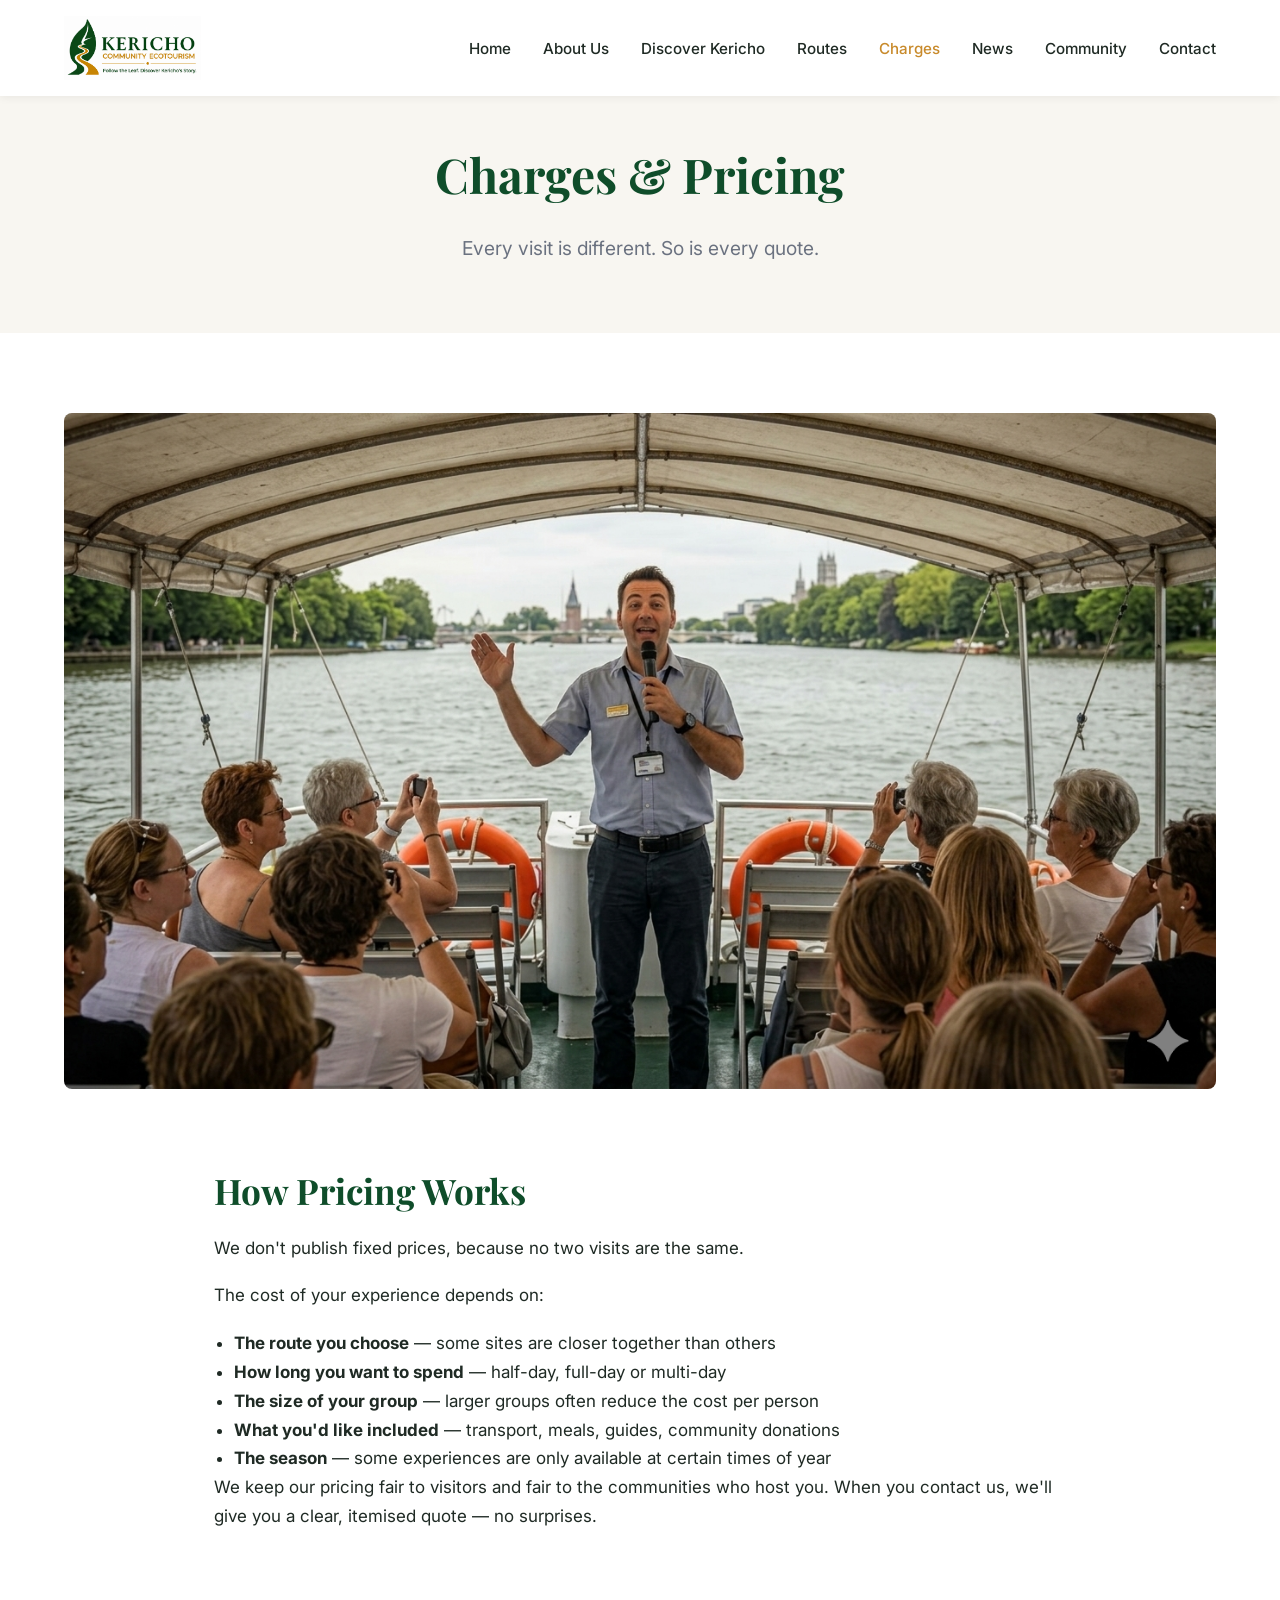
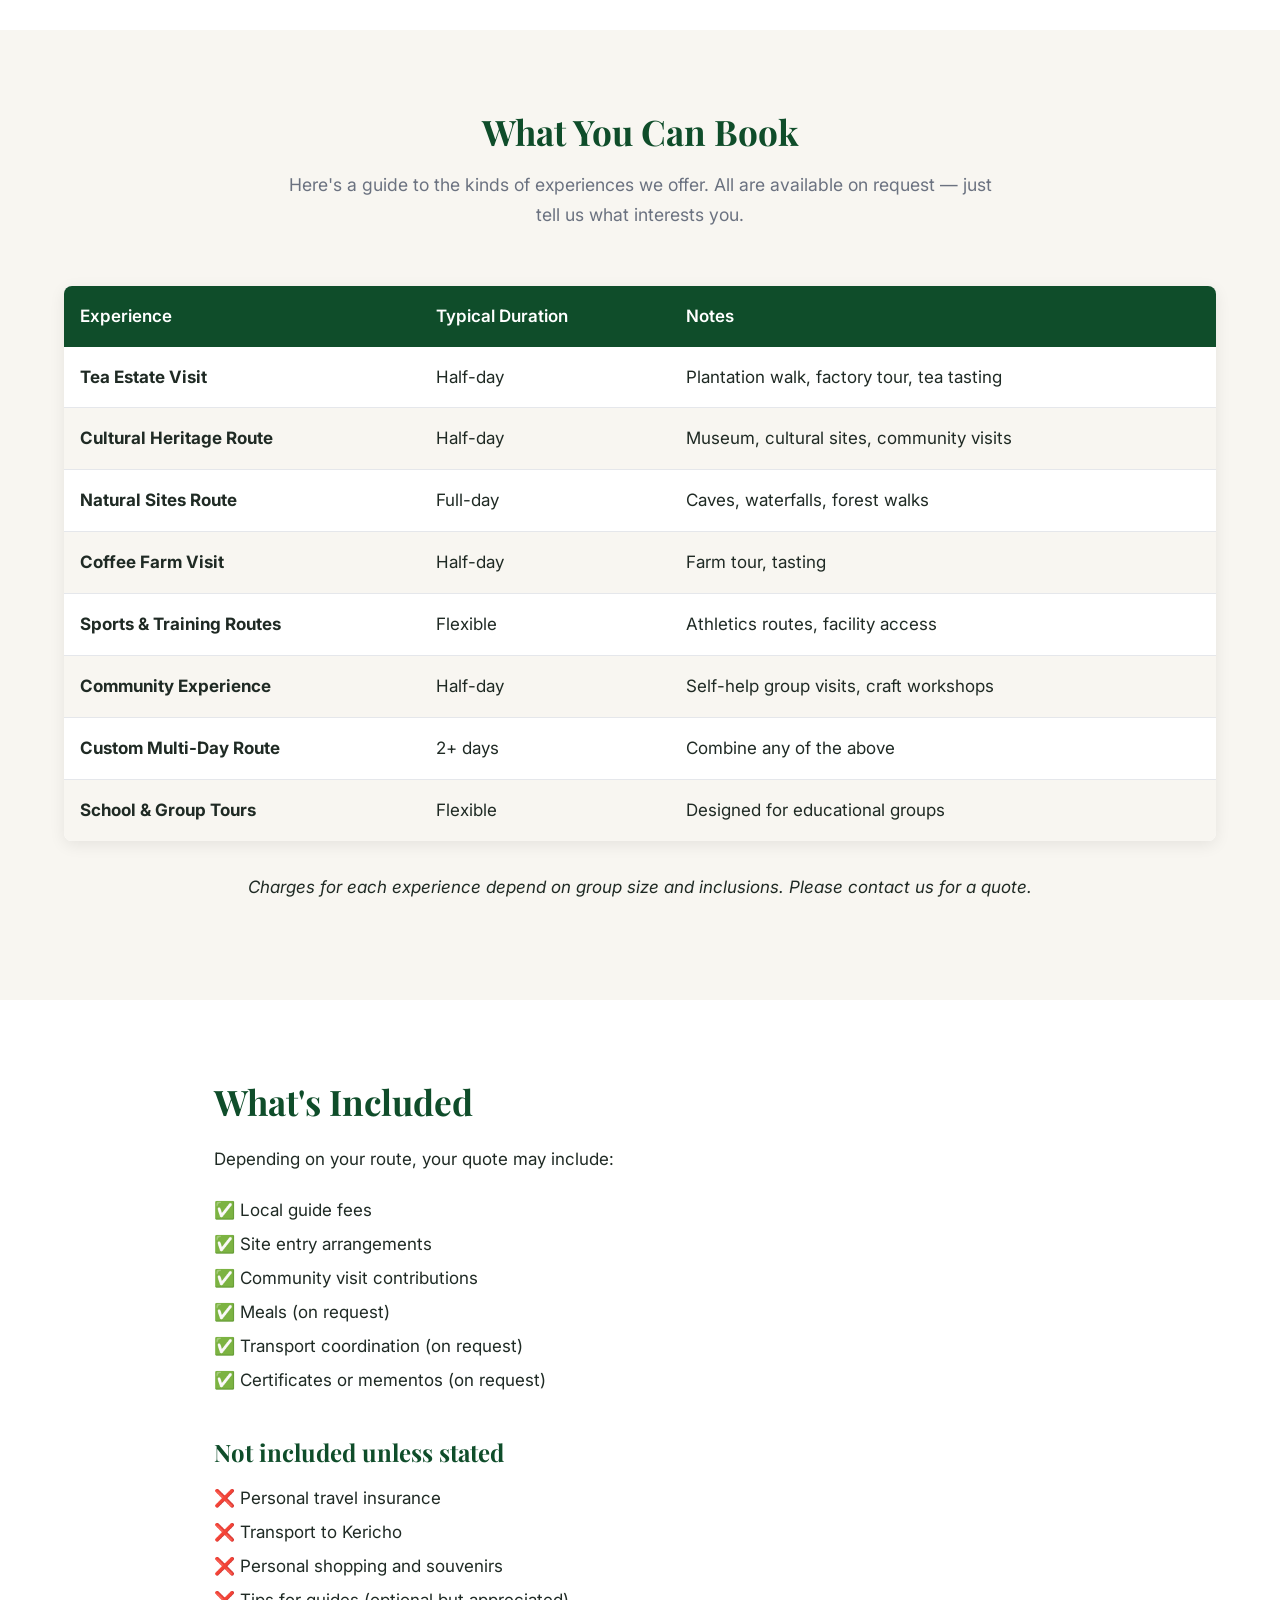
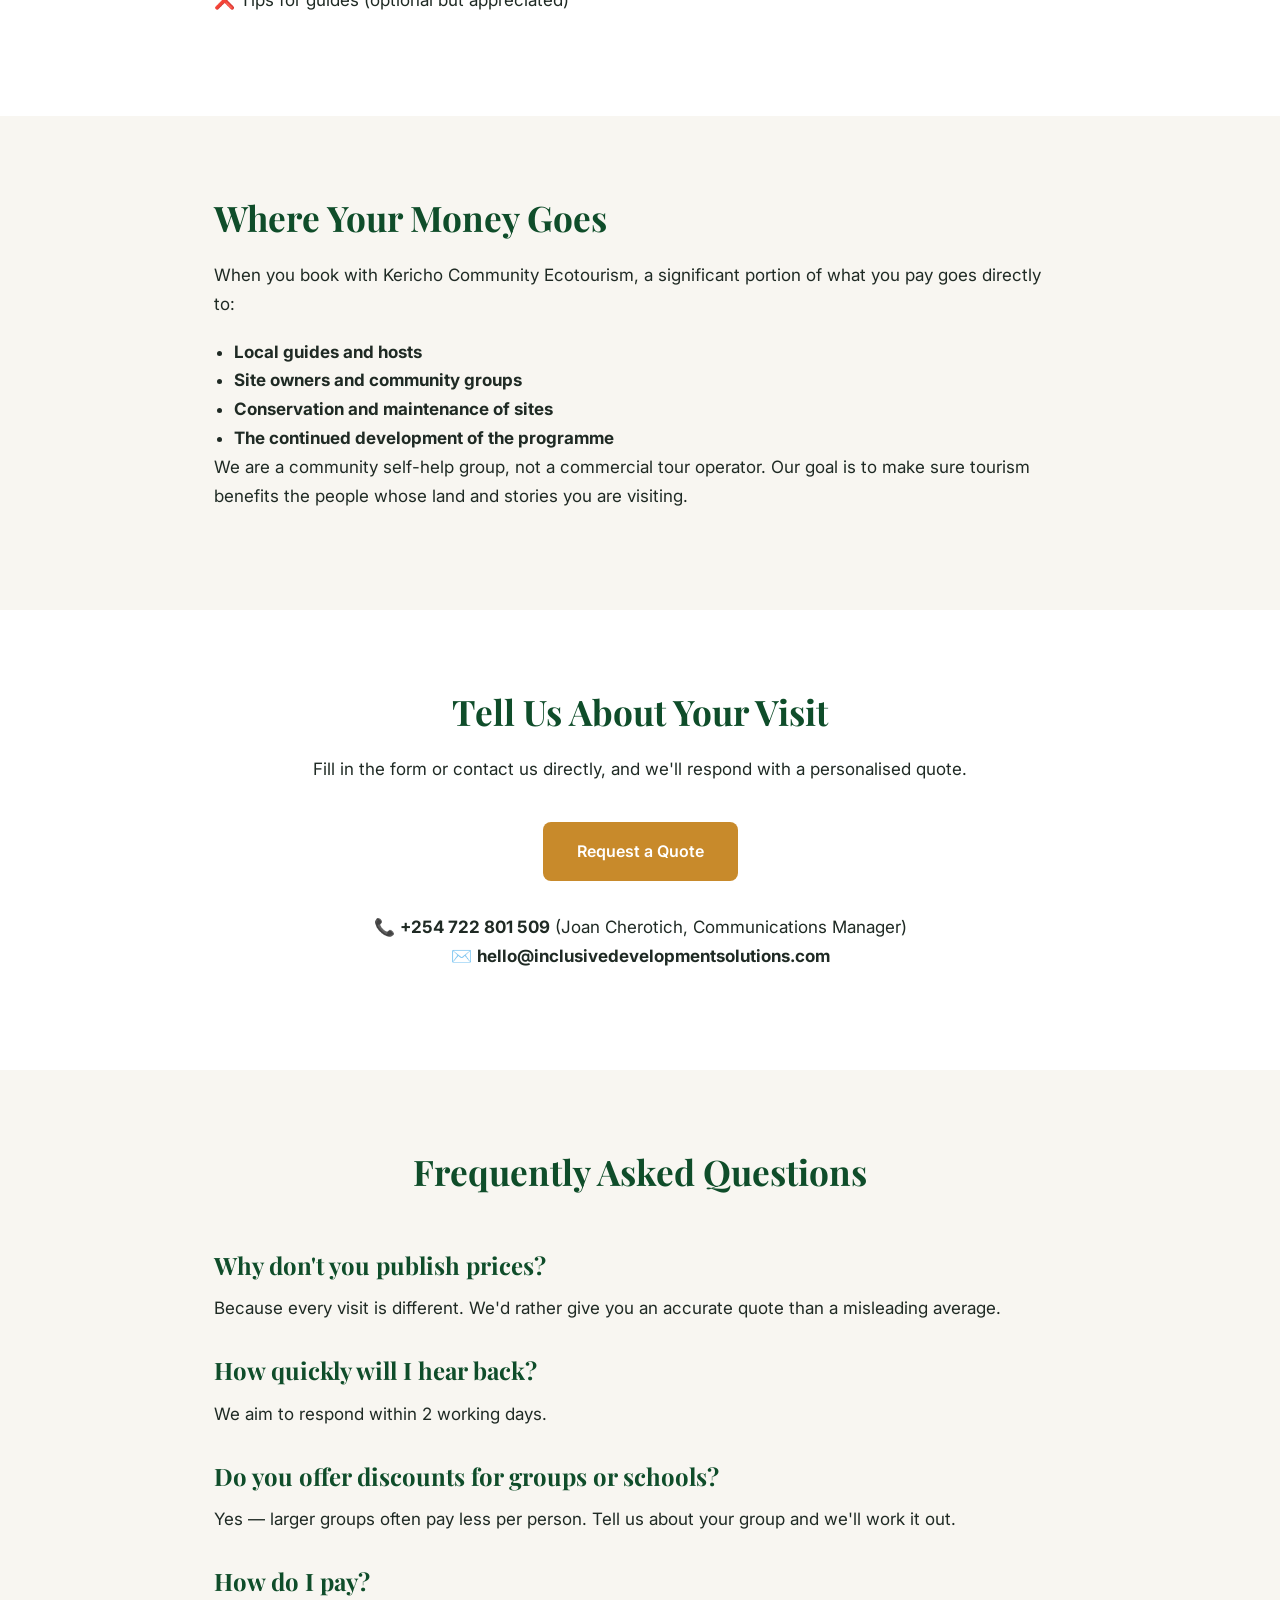
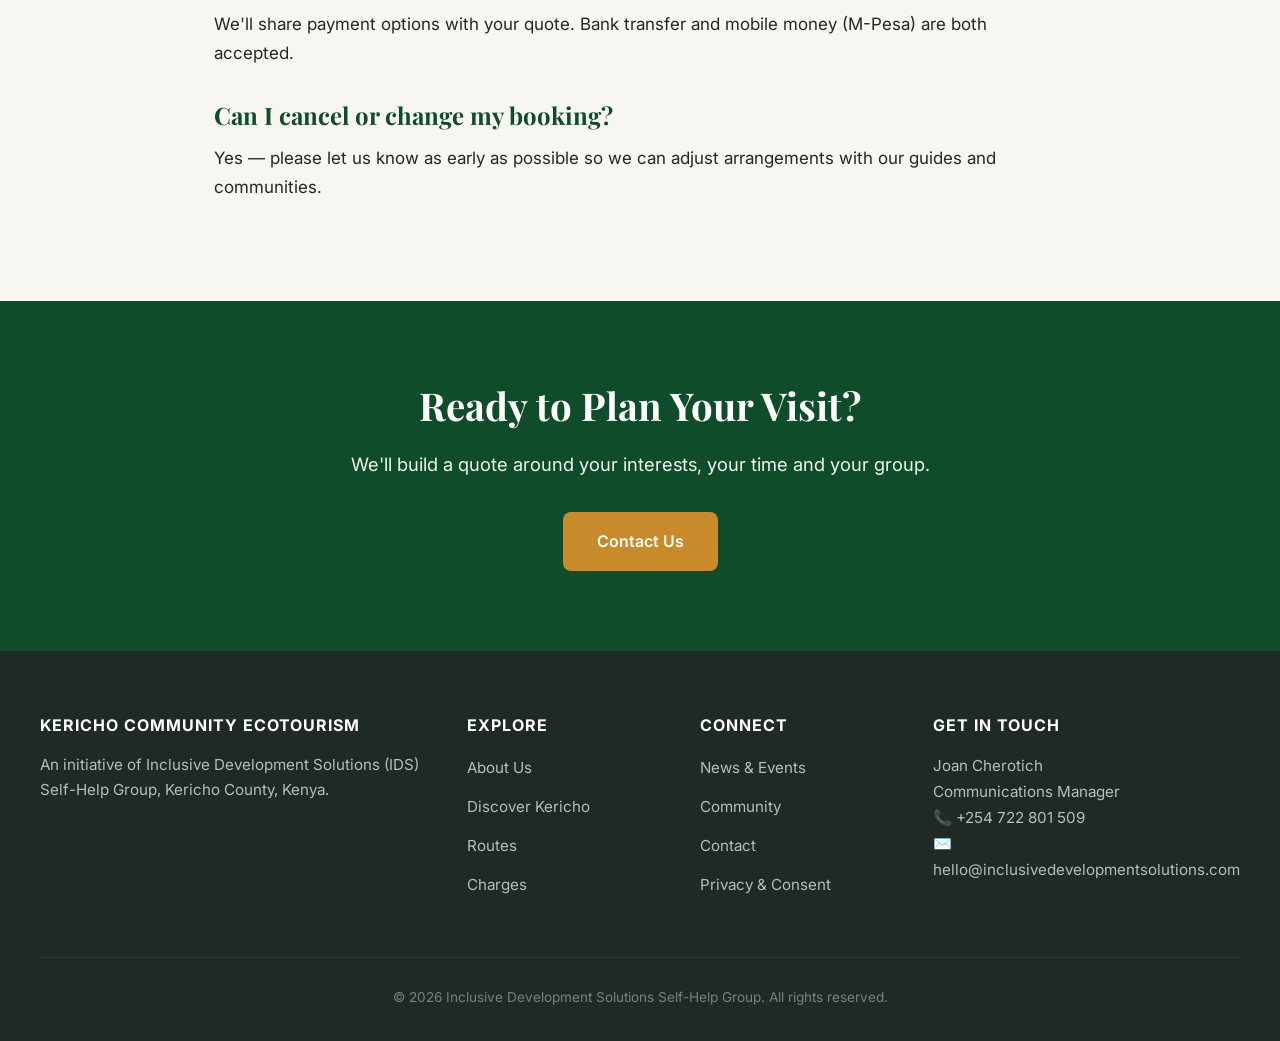
==== charges.html @ 4a838493 "Initial website upload" ====
<!DOCTYPE html>
<html lang="en">
<head>
  <meta charset="UTF-8">
  <meta name="viewport" content="width=device-width, initial-scale=1.0">
  <title>Charges & Pricing | Kericho Community Ecotourism</title>
  <meta name="description" content="Understand how Kericho Community Ecotourism pricing works. Contact us for a personalised quote based on your route, group size and duration.">
  <link rel="preconnect" href="https://fonts.googleapis.com">
  <link rel="preconnect" href="https://fonts.gstatic.com" crossorigin>
  <link href="https://fonts.googleapis.com/css2?family=Inter:wght@400;500;600;700&family=Playfair+Display:ital,wght@0,700;1,700&display=swap" rel="stylesheet">
  <link rel="stylesheet" href="css/style.css">
</head>
<body>

  <!-- ===================== HEADER ===================== -->
  <header class="site-header">
    <div class="nav-wrap">
      <a href="index.html" class="nav-logo">
        <img src="images/logo.png" alt="Kericho Community Ecotourism logo">
      </a>
      <button class="nav-toggle" aria-label="Toggle menu" onclick="document.querySelector('.nav-menu').classList.toggle('open')">
        <span></span><span></span><span></span>
      </button>
      <ul class="nav-menu">
        <li><a href="index.html">Home</a></li>
        <li><a href="about.html">About Us</a></li>
        <li><a href="discover.html">Discover Kericho</a></li>
        <li><a href="routes.html">Routes</a></li>
        <li><a href="charges.html" class="active">Charges</a></li>
        <li><a href="news.html">News</a></li>
        <li><a href="community.html">Community</a></li>
        <li><a href="contact.html">Contact</a></li>
      </ul>
    </div>
  </header>

  <!-- ===================== PAGE HEADER ===================== -->
  <section class="section section--alt" style="padding:48px 0; text-align:center;">
    <div class="container">
      <h1>Charges & Pricing</h1>
      <p class="lead">Every visit is different. So is every quote.</p>
    </div>
  </section>

  <!-- ===================== BANNER IMAGE ===================== -->
  <section class="section" style="padding-bottom:0;">
    <div class="container">
      <img src="images/charges.jpg" alt="A scenic view of Kericho County" style="border-radius:8px; width:100%; height:auto;">
    </div>
  </section>

  <!-- ===================== HOW PRICING WORKS ===================== -->
  <section class="section">
    <div class="container" style="max-width:900px;">
      <h2>How Pricing Works</h2>
      <p>We don't publish fixed prices, because no two visits are the same.</p>
      <p>The cost of your experience depends on:</p>
      <ul style="padding-left:20px;">
        <li><strong>The route you choose</strong> — some sites are closer together than others</li>
        <li><strong>How long you want to spend</strong> — half-day, full-day or multi-day</li>
        <li><strong>The size of your group</strong> — larger groups often reduce the cost per person</li>
        <li><strong>What you'd like included</strong> — transport, meals, guides, community donations</li>
        <li><strong>The season</strong> — some experiences are only available at certain times of year</li>
      </ul>
      <p>We keep our pricing fair to visitors and fair to the communities who host you. When you contact us, we'll give you a clear, itemised quote — no surprises.</p>
    </div>
  </section>

  <!-- ===================== EXPERIENCE TYPES ===================== -->
  <section class="section section--alt">
    <div class="container">
      <div class="section-head">
        <h2>What You Can Book</h2>
        <p>Here's a guide to the kinds of experiences we offer. All are available on request — just tell us what interests you.</p>
      </div>

      <div class="table-wrap">
        <table>
          <thead>
            <tr>
              <th>Experience</th>
              <th>Typical Duration</th>
              <th>Notes</th>
            </tr>
          </thead>
          <tbody>
            <tr>
              <td><strong>Tea Estate Visit</strong></td>
              <td>Half-day</td>
              <td>Plantation walk, factory tour, tea tasting</td>
            </tr>
            <tr>
              <td><strong>Cultural Heritage Route</strong></td>
              <td>Half-day</td>
              <td>Museum, cultural sites, community visits</td>
            </tr>
            <tr>
              <td><strong>Natural Sites Route</strong></td>
              <td>Full-day</td>
              <td>Caves, waterfalls, forest walks</td>
            </tr>
            <tr>
              <td><strong>Coffee Farm Visit</strong></td>
              <td>Half-day</td>
              <td>Farm tour, tasting</td>
            </tr>
            <tr>
              <td><strong>Sports & Training Routes</strong></td>
              <td>Flexible</td>
              <td>Athletics routes, facility access</td>
            </tr>
            <tr>
              <td><strong>Community Experience</strong></td>
              <td>Half-day</td>
              <td>Self-help group visits, craft workshops</td>
            </tr>
            <tr>
              <td><strong>Custom Multi-Day Route</strong></td>
              <td>2+ days</td>
              <td>Combine any of the above</td>
            </tr>
            <tr>
              <td><strong>School & Group Tours</strong></td>
              <td>Flexible</td>
              <td>Designed for educational groups</td>
            </tr>
          </tbody>
        </table>
      </div>

      <p style="text-align:center; margin-top:32px;">
        <em>Charges for each experience depend on group size and inclusions. Please contact us for a quote.</em>
      </p>
    </div>
  </section>

  <!-- ===================== WHAT'S INCLUDED ===================== -->
  <section class="section">
    <div class="container" style="max-width:900px;">
      <h2>What's Included</h2>
      <p>Depending on your route, your quote may include:</p>
      <p style="line-height:2;">
        ✅ Local guide fees<br>
        ✅ Site entry arrangements<br>
        ✅ Community visit contributions<br>
        ✅ Meals (on request)<br>
        ✅ Transport coordination (on request)<br>
        ✅ Certificates or mementos (on request)
      </p>

      <h3 style="margin-top:40px;">Not included unless stated</h3>
      <p style="line-height:2;">
        ❌ Personal travel insurance<br>
        ❌ Transport to Kericho<br>
        ❌ Personal shopping and souvenirs<br>
        ❌ Tips for guides (optional but appreciated)
      </p>
    </div>
  </section>

  <!-- ===================== WHERE YOUR MONEY GOES ===================== -->
  <section class="section section--alt">
    <div class="container" style="max-width:900px;">
      <h2>Where Your Money Goes</h2>
      <p>When you book with Kericho Community Ecotourism, a significant portion of what you pay goes directly to:</p>
      <ul style="padding-left:20px;">
        <li><strong>Local guides and hosts</strong></li>
        <li><strong>Site owners and community groups</strong></li>
        <li><strong>Conservation and maintenance of sites</strong></li>
        <li><strong>The continued development of the programme</strong></li>
      </ul>
      <p>We are a community self-help group, not a commercial tour operator. Our goal is to make sure tourism benefits the people whose land and stories you are visiting.</p>
    </div>
  </section>

  <!-- ===================== REQUEST A QUOTE ===================== -->
  <section class="section">
    <div class="container" style="max-width:900px; text-align:center;">
      <h2>Tell Us About Your Visit</h2>
      <p>Fill in the form or contact us directly, and we'll respond with a personalised quote.</p>
      <a href="contact.html" class="btn btn-primary" style="margin-top:20px;">Request a Quote</a>
      <p style="margin-top:32px;">
        📞 <strong>+254 722 801 509</strong> (Joan Cherotich, Communications Manager)<br>
        ✉️ <strong>hello@inclusivedevelopmentsolutions.com</strong>
      </p>
    </div>
  </section>

  <!-- ===================== FAQ ===================== -->
  <section class="section section--alt">
    <div class="container" style="max-width:900px;">
      <div class="section-head">
        <h2>Frequently Asked Questions</h2>
      </div>

      <h3 style="margin-top:32px;">Why don't you publish prices?</h3>
      <p>Because every visit is different. We'd rather give you an accurate quote than a misleading average.</p>

      <h3 style="margin-top:32px;">How quickly will I hear back?</h3>
      <p>We aim to respond within 2 working days.</p>

      <h3 style="margin-top:32px;">Do you offer discounts for groups or schools?</h3>
      <p>Yes — larger groups often pay less per person. Tell us about your group and we'll work it out.</p>

      <h3 style="margin-top:32px;">How do I pay?</h3>
      <p>We'll share payment options with your quote. Bank transfer and mobile money (M-Pesa) are both accepted.</p>

      <h3 style="margin-top:32px;">Can I cancel or change my booking?</h3>
      <p>Yes — please let us know as early as possible so we can adjust arrangements with our guides and communities.</p>
    </div>
  </section>

  <!-- ===================== CTA BANNER ===================== -->
  <section class="cta-banner">
    <div class="container">
      <h2>Ready to Plan Your Visit?</h2>
      <p>We'll build a quote around your interests, your time and your group.</p>
      <a href="contact.html" class="btn btn-primary">Contact Us</a>
    </div>
  </section>

  <!-- ===================== FOOTER ===================== -->
  <footer class="site-footer">
    <div class="footer-grid">
      <div>
        <h4>Kericho Community Ecotourism</h4>
        <p class="footer-about">An initiative of Inclusive Development Solutions (IDS) Self-Help Group, Kericho County, Kenya.</p>
      </div>
      <div>
        <h4>Explore</h4>
        <ul>
          <li><a href="about.html">About Us</a></li>
          <li><a href="discover.html">Discover Kericho</a></li>
          <li><a href="routes.html">Routes</a></li>
          <li><a href="charges.html">Charges</a></li>
        </ul>
      </div>
      <div>
        <h4>Connect</h4>
        <ul>
          <li><a href="news.html">News & Events</a></li>
          <li><a href="community.html">Community</a></li>
          <li><a href="contact.html">Contact</a></li>
          <li><a href="privacy.html">Privacy & Consent</a></li>
        </ul>
      </div>
      <div>
        <h4>Get in Touch</h4>
        <p style="font-size:0.95rem;">
          Joan Cherotich<br>
          Communications Manager<br>
          📞 +254 722 801 509<br>
          ✉️ hello@inclusivedevelopmentsolutions.com
        </p>
      </div>
    </div>
    <div class="footer-bottom">
      © 2026 Inclusive Development Solutions Self-Help Group. All rights reserved.
    </div>
  </footer>

  <script src="js/main.js"></script>
</body>
</html>
---- css/style.css ----
/* ============================================
   KERICHO COMMUNITY ECOTOURISM
   Main Stylesheet
   Colours from official logo
   ============================================ */

:root {
  --tea-green: #0F4D2A;
  --trail-gold: #C88A2B;
  --leaf-gold: #D9A441;
  --off-white: #F8F6F1;
  --charcoal: #1F2A24;
  --white: #FFFFFF;
  --grey: #6B7280;
  --light-grey: #E5E7EB;

  --font-heading: 'Playfair Display', Georgia, serif;
  --font-body: 'Inter', -apple-system, BlinkMacSystemFont, 'Segoe UI', sans-serif;

  --max-width: 1200px;
  --radius: 8px;
  --shadow: 0 4px 16px rgba(0,0,0,0.08);
  --shadow-lg: 0 12px 32px rgba(0,0,0,0.12);
}

/* ---------- RESET ---------- */
* { margin: 0; padding: 0; box-sizing: border-box; }

html { scroll-behavior: smooth; }

body {
  font-family: var(--font-body);
  font-size: 17px;
  line-height: 1.7;
  color: var(--charcoal);
  background: var(--white);
}

img { max-width: 100%; display: block; }
a { color: var(--tea-green); text-decoration: none; transition: color 0.2s; }
a:hover { color: var(--trail-gold); }

/* ---------- TYPOGRAPHY ---------- */
h1, h2, h3, h4 {
  font-family: var(--font-heading);
  font-weight: 700;
  line-height: 1.25;
  color: var(--tea-green);
  margin-bottom: 0.6em;
}

h1 { font-size: 3rem; }
h2 { font-size: 2.2rem; }
h3 { font-size: 1.5rem; }
h4 { font-size: 1.15rem; }

p { margin-bottom: 1.1em; }

.lead {
  font-size: 1.2rem;
  color: var(--grey);
  line-height: 1.6;
}

/* ---------- LAYOUT ---------- */
.container {
  max-width: var(--max-width);
  margin: 0 auto;
  padding: 0 24px;
}

.section {
  padding: 80px 0;
}

.section--alt {
  background: var(--off-white);
}

.section--green {
  background: var(--tea-green);
  color: var(--white);
}

.section--green h2,
.section--green h3 {
  color: var(--white);
}

/* ---------- HEADER / NAV ---------- */
.site-header {
  position: sticky;
  top: 0;
  background: var(--white);
  z-index: 1000;
  box-shadow: 0 2px 8px rgba(0,0,0,0.06);
}

.nav-wrap {
  display: flex;
  align-items: center;
  justify-content: space-between;
  padding: 16px 24px;
  max-width: var(--max-width);
  margin: 0 auto;
}

.nav-logo img {
  height: 64px;
  width: auto;
}

.nav-menu {
  display: flex;
  gap: 32px;
  list-style: none;
  align-items: center;
}

.nav-menu a {
  color: var(--charcoal);
  font-weight: 500;
  font-size: 0.95rem;
}

.nav-menu a:hover,
.nav-menu a.active {
  color: var(--trail-gold);
}

.nav-toggle {
  display: none;
  background: none;
  border: none;
  cursor: pointer;
  padding: 8px;
}

.nav-toggle span {
  display: block;
  width: 26px;
  height: 3px;
  background: var(--tea-green);
  margin: 5px 0;
  transition: 0.3s;
}

/* ---------- HERO ---------- */
.hero {
  position: relative;
  min-height: 620px;
  display: flex;
  align-items: center;
  color: var(--white);
  background: linear-gradient(rgba(15,77,42,0.55), rgba(15,77,42,0.75)),
              var(--hero-image, #0F4D2A);
  background-size: cover;
  background-position: center;
  text-align: center;
}

.hero-inner {
  max-width: 860px;
  margin: 0 auto;
  padding: 100px 24px;
}

.hero h1 {
  color: var(--white);
  font-size: 3.4rem;
  margin-bottom: 24px;
}

.hero h1 .accent {
  color: var(--trail-gold);
  font-style: italic;
}

.hero p {
  font-size: 1.25rem;
  margin-bottom: 36px;
  opacity: 0.95;
}

.hero-buttons {
  display: flex;
  gap: 16px;
  justify-content: center;
  flex-wrap: wrap;
}

/* ---------- BUTTONS ---------- */
.btn {
  display: inline-block;
  padding: 14px 32px;
  border-radius: var(--radius);
  font-weight: 600;
  font-size: 1rem;
  cursor: pointer;
  transition: all 0.25s;
  border: 2px solid transparent;
  text-align: center;
}

.btn-primary {
  background: var(--trail-gold);
  color: var(--white);
}

.btn-primary:hover {
  background: var(--leaf-gold);
  color: var(--white);
  transform: translateY(-2px);
  box-shadow: var(--shadow);
}

.btn-outline {
  background: transparent;
  color: var(--white);
  border-color: var(--white);
}

.btn-outline:hover {
  background: var(--white);
  color: var(--tea-green);
}

.btn-green {
  background: var(--tea-green);
  color: var(--white);
}

.btn-green:hover {
  background: #0a3a1f;
  color: var(--white);
  transform: translateY(-2px);
  box-shadow: var(--shadow);
}

/* ---------- IMAGE PLACEHOLDERS ---------- */
.img-placeholder {
  background: repeating-linear-gradient(
    45deg,
    #E8E4DB,
    #E8E4DB 12px,
    #DCD7CC 12px,
    #DCD7CC 24px
  );
  border: 2px dashed var(--trail-gold);
  border-radius: var(--radius);
  display: flex;
  align-items: center;
  justify-content: center;
  text-align: center;
  padding: 40px 24px;
  color: #6B5A2E;
  font-size: 0.9rem;
  font-weight: 500;
  line-height: 1.5;
  min-height: 260px;
}

.img-placeholder--hero {
  min-height: 480px;
}

.img-placeholder--wide {
  min-height: 360px;
}

/* ---------- CARDS GRID ---------- */
.grid {
  display: grid;
  gap: 28px;
}

.grid-2 { grid-template-columns: repeat(auto-fit, minmax(320px, 1fr)); }
.grid-3 { grid-template-columns: repeat(auto-fit, minmax(280px, 1fr)); }
.grid-4 { grid-template-columns: repeat(auto-fit, minmax(240px, 1fr)); }

.card {
  background: var(--white);
  border-radius: var(--radius);
  box-shadow: var(--shadow);
  overflow: hidden;
  transition: transform 0.25s, box-shadow 0.25s;
}

.card:hover {
  transform: translateY(-4px);
  box-shadow: var(--shadow-lg);
}

.card-body {
  padding: 28px;
}

.card h3 {
  font-size: 1.3rem;
  margin-bottom: 12px;
}

.card .icon {
  font-size: 2rem;
  margin-bottom: 12px;
  display: block;
}

/* ---------- SECTION HEADINGS ---------- */
.section-head {
  text-align: center;
  max-width: 720px;
  margin: 0 auto 56px;
}

.section-head h2 {
  margin-bottom: 16px;
}

.section-head p {
  color: var(--grey);
  font-size: 1.1rem;
}

/* ---------- TABLE ---------- */
.table-wrap {
  overflow-x: auto;
  border-radius: var(--radius);
  box-shadow: var(--shadow);
}

table {
  width: 100%;
  border-collapse: collapse;
  background: var(--white);
}

th {
  background: var(--tea-green);
  color: var(--white);
  padding: 16px;
  text-align: left;
  font-family: var(--font-body);
  font-weight: 600;
}

td {
  padding: 16px;
  border-bottom: 1px solid var(--light-grey);
}

tr:last-child td { border-bottom: none; }
tr:nth-child(even) td { background: var(--off-white); }

/* ---------- CTA BANNER ---------- */
.cta-banner {
  background: var(--tea-green);
  color: var(--white);
  text-align: center;
  padding: 80px 24px;
}

.cta-banner h2 {
  color: var(--white);
  font-size: 2.4rem;
  margin-bottom: 20px;
}

.cta-banner p {
  font-size: 1.15rem;
  margin-bottom: 32px;
  opacity: 0.95;
}

/* ---------- FOOTER ---------- */
.site-footer {
  background: var(--charcoal);
  color: #B8BDB9;
  padding: 64px 24px 32px;
}

.footer-grid {
  max-width: var(--max-width);
  margin: 0 auto;
  display: grid;
  grid-template-columns: 2fr 1fr 1fr 1.4fr;
  gap: 40px;
}

.footer-grid h4 {
  color: var(--white);
  font-family: var(--font-body);
  font-size: 1rem;
  margin-bottom: 18px;
  text-transform: uppercase;
  letter-spacing: 1px;
}

.footer-grid ul {
  list-style: none;
}

.footer-grid li {
  margin-bottom: 10px;
}

.footer-grid a {
  color: #B8BDB9;
  font-size: 0.95rem;
}

.footer-grid a:hover {
  color: var(--trail-gold);
}

.footer-about {
  font-size: 0.95rem;
  line-height: 1.6;
  margin-bottom: 16px;
}

.footer-bottom {
  max-width: var(--max-width);
  margin: 48px auto 0;
  padding-top: 28px;
  border-top: 1px solid #333;
  text-align: center;
  font-size: 0.85rem;
  color: #7A807C;
}

/* ---------- RESPONSIVE ---------- */
@media (max-width: 900px) {
  .footer-grid {
    grid-template-columns: 1fr 1fr;
  }
  h1 { font-size: 2.4rem; }
  .hero h1 { font-size: 2.4rem; }
  h2 { font-size: 1.8rem; }
}

@media (max-width: 720px) {
  .nav-toggle { display: block; }
  .nav-menu {
    position: absolute;
    top: 100%;
    left: 0;
    right: 0;
    background: var(--white);
    flex-direction: column;
    padding: 24px;
    gap: 20px;
    box-shadow: 0 8px 24px rgba(0,0,0,0.1);
    display: none;
  }
  .nav-menu.open { display: flex; }
  .section { padding: 56px 0; }
  .footer-grid { grid-template-columns: 1fr; }
  .nav-logo img { height: 52px; }
  .hero { min-height: 500px; }
  .hero-inner { padding: 60px 24px; }
  .btn { width: 100%; }
  .hero-buttons { flex-direction: column; }
}
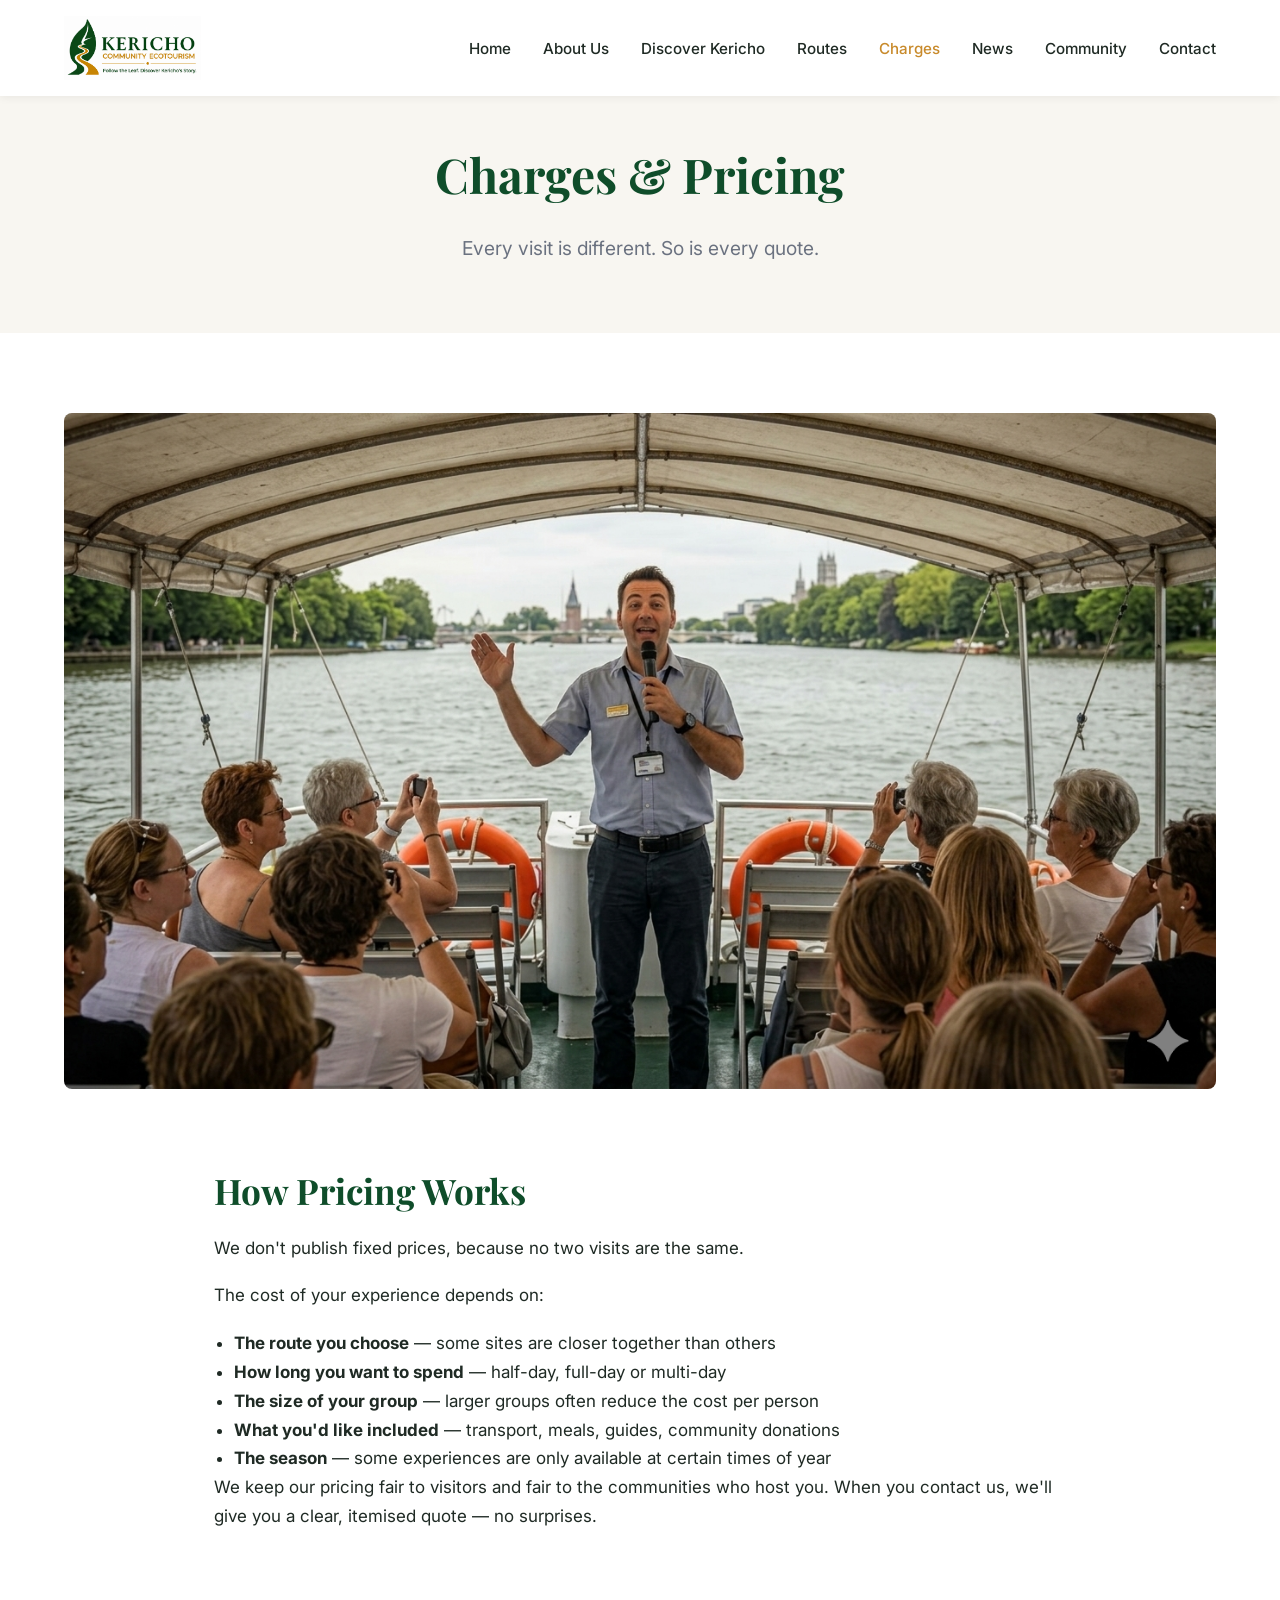
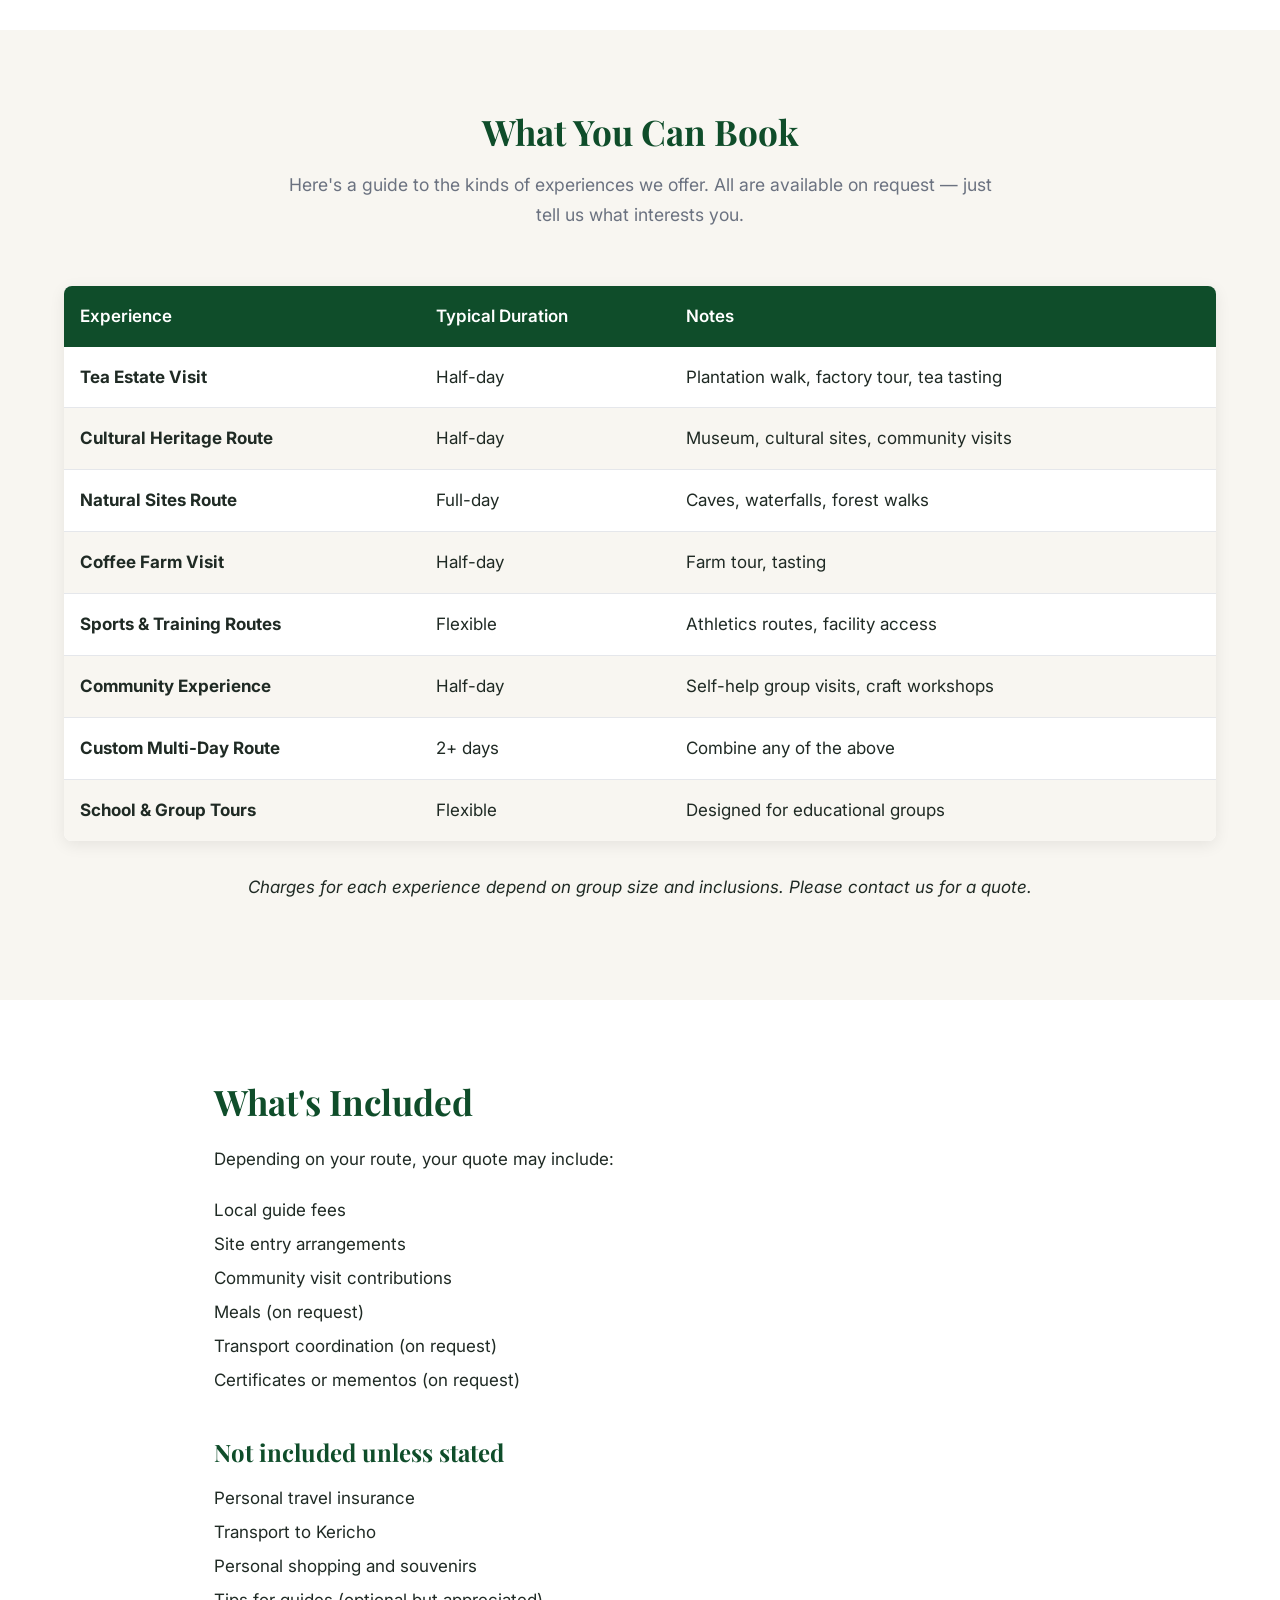
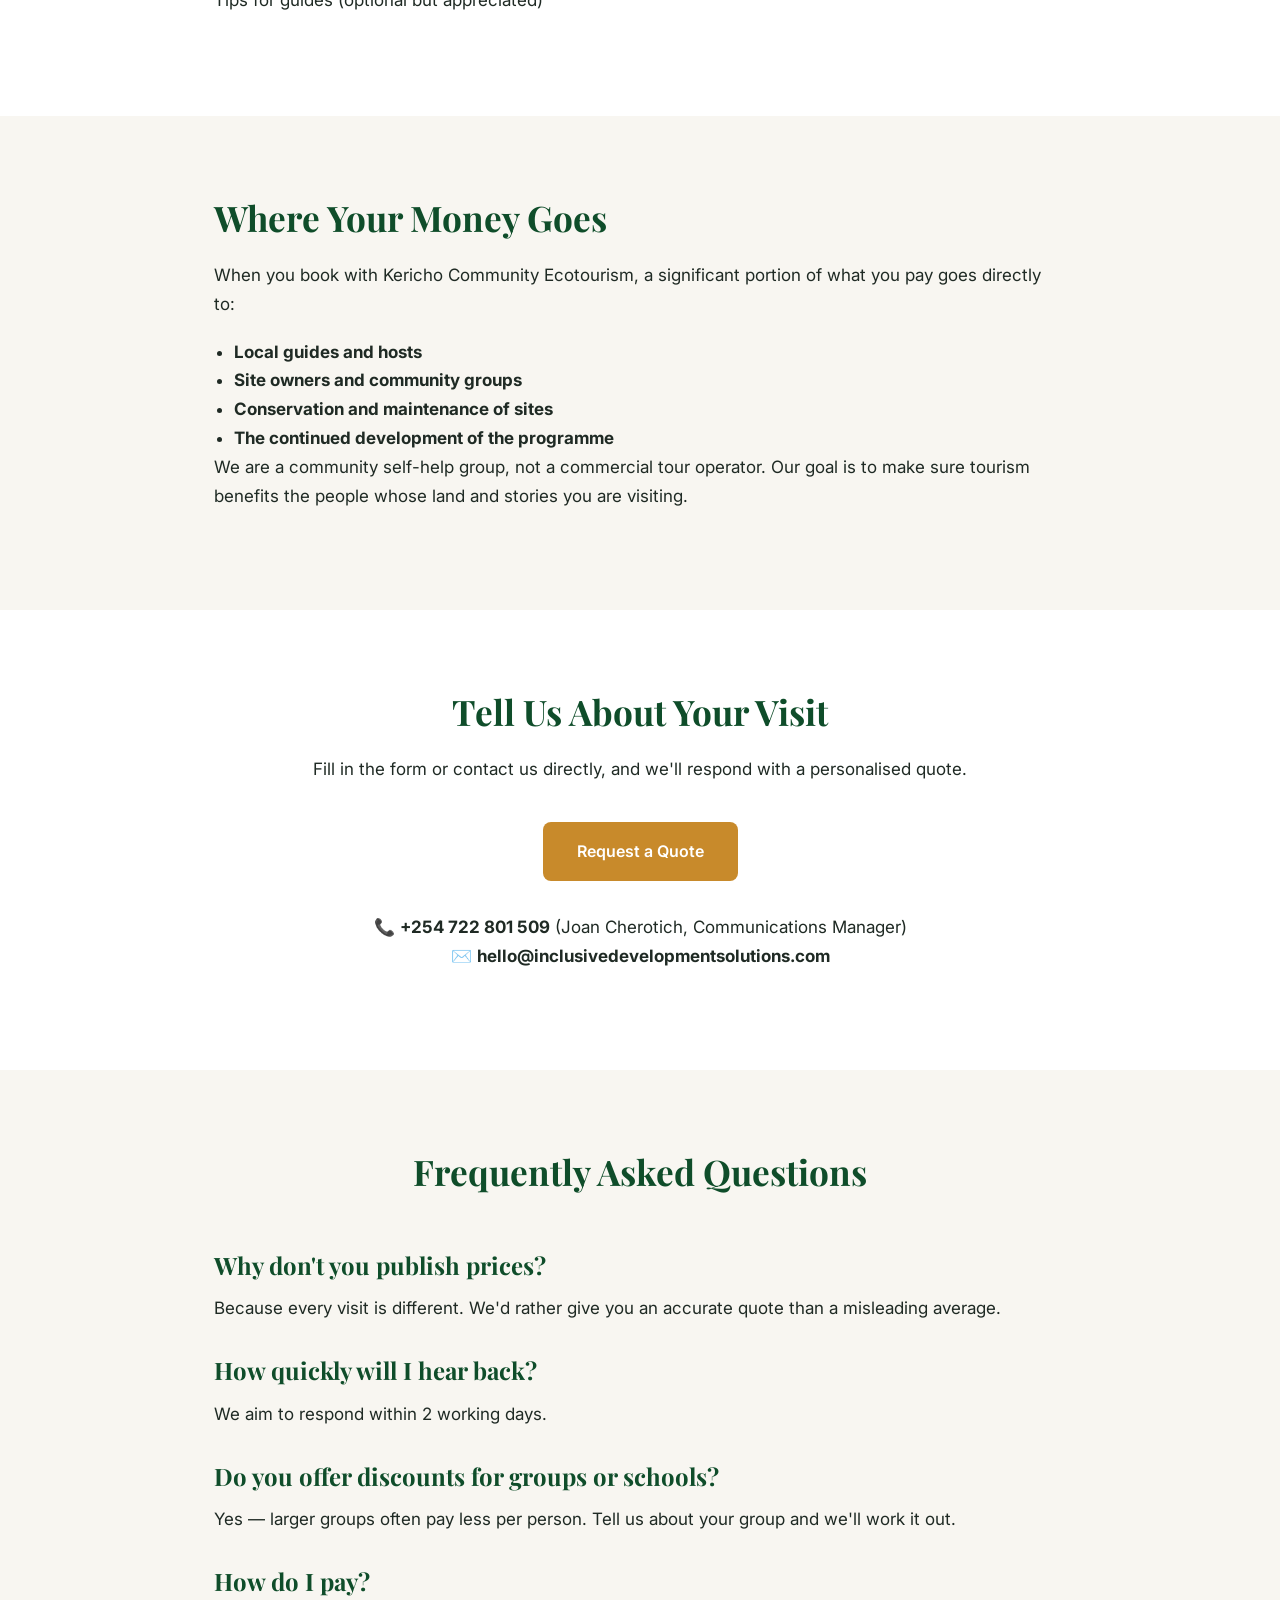
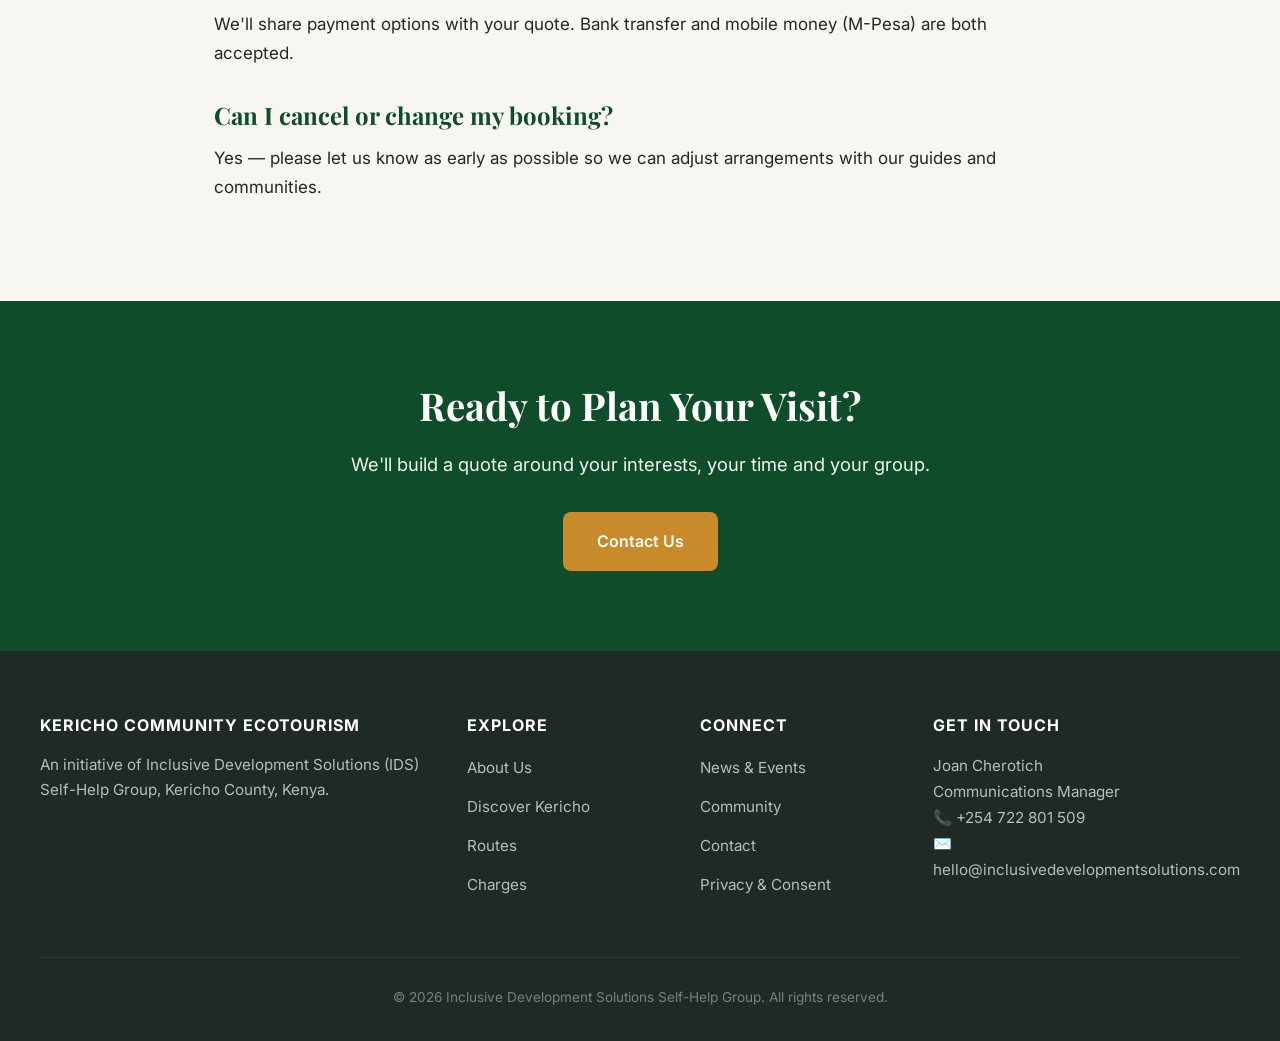
==== commit a4162050: "Describe what you changed" ====
--- a/charges.html
+++ b/charges.html
@@ -140,20 +140,20 @@
       <h2>What's Included</h2>
       <p>Depending on your route, your quote may include:</p>
       <p style="line-height:2;">
-        ✅ Local guide fees<br>
-        ✅ Site entry arrangements<br>
-        ✅ Community visit contributions<br>
-        ✅ Meals (on request)<br>
-        ✅ Transport coordination (on request)<br>
-        ✅ Certificates or mementos (on request)
+         Local guide fees<br>
+         Site entry arrangements<br>
+         Community visit contributions<br>
+         Meals (on request)<br>
+         Transport coordination (on request)<br>
+        Certificates or mementos (on request)
       </p>
 
       <h3 style="margin-top:40px;">Not included unless stated</h3>
       <p style="line-height:2;">
-        ❌ Personal travel insurance<br>
-        ❌ Transport to Kericho<br>
-        ❌ Personal shopping and souvenirs<br>
-        ❌ Tips for guides (optional but appreciated)
+         Personal travel insurance<br>
+         Transport to Kericho<br>
+         Personal shopping and souvenirs<br>
+        Tips for guides (optional but appreciated)
       </p>
     </div>
   </section>
